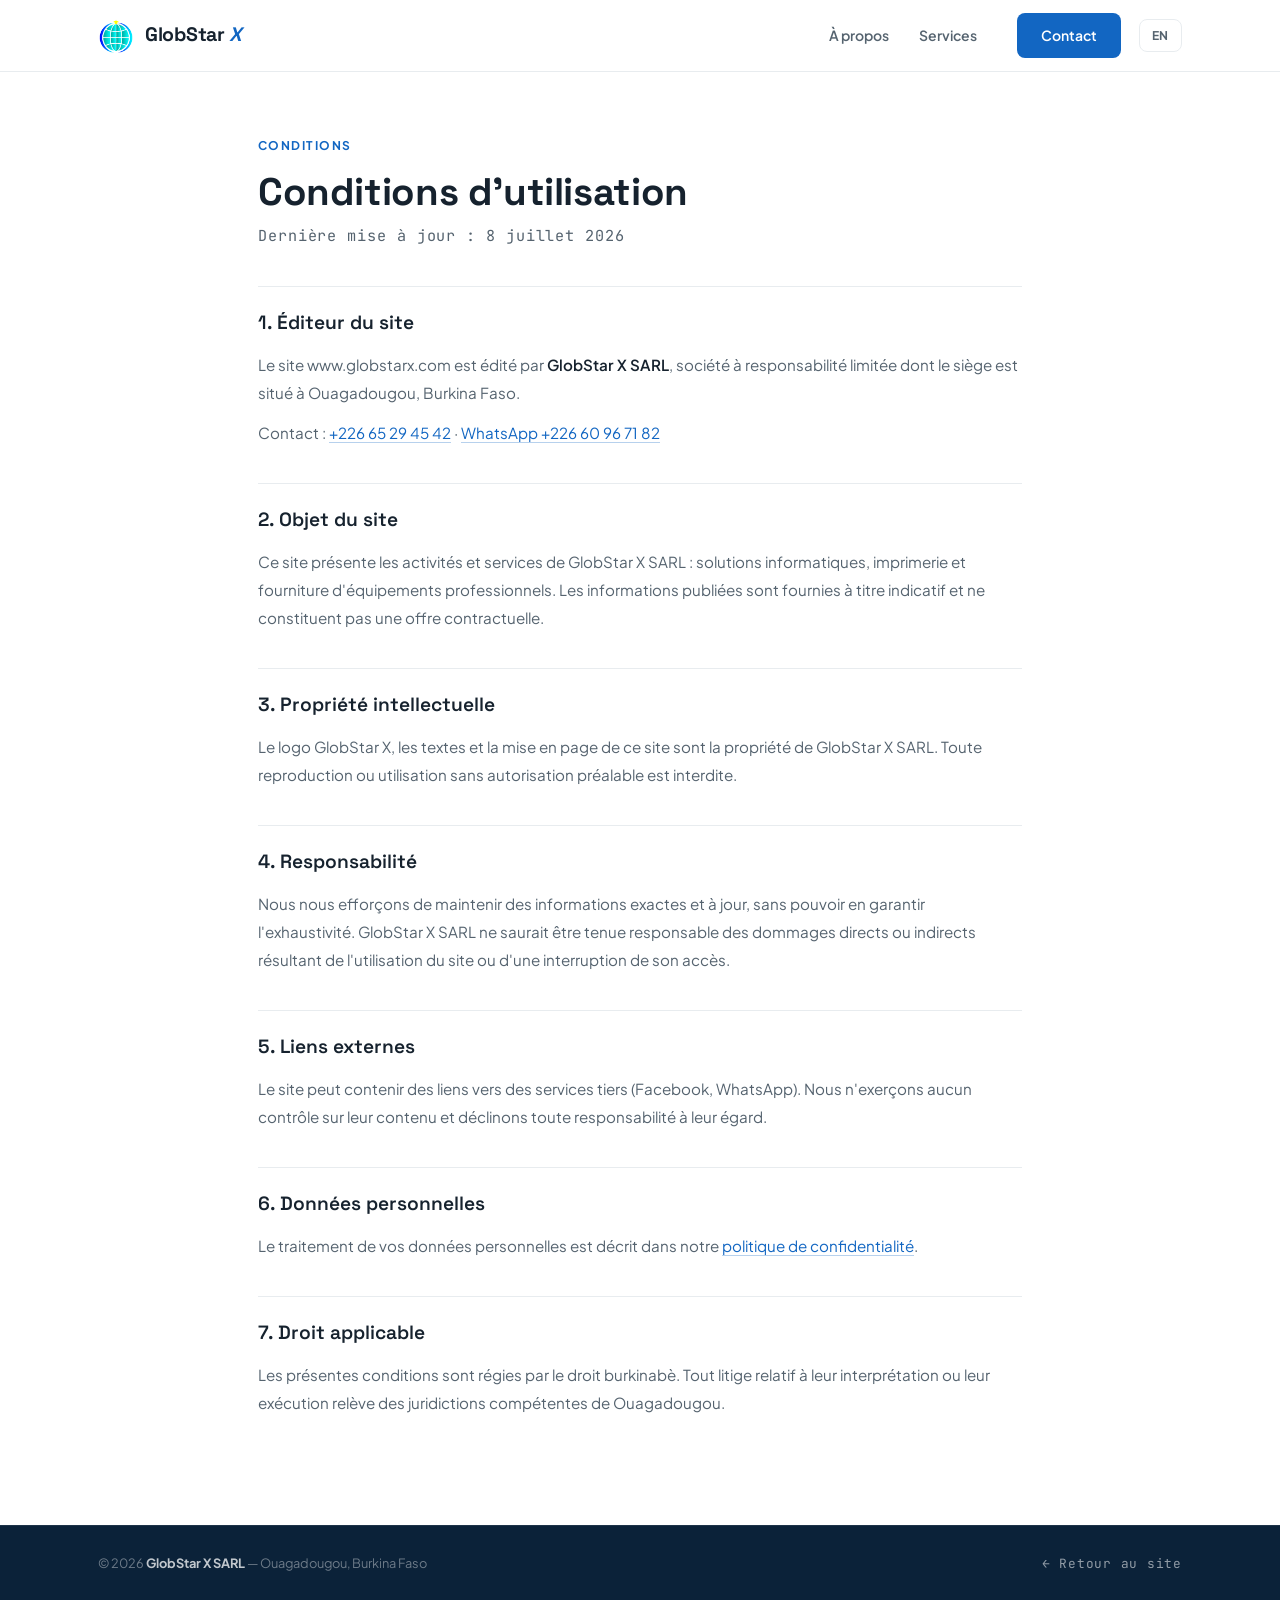
==== conditions.html @ 5630f963 "v1.0 — site vitrine GlobStar X (accueil + 3 pôles + pages légales, i18n FR/EN, formulaire WhatsApp) " ====
<!DOCTYPE html>
<html lang="fr">
<head>
  <meta charset="UTF-8" />
  <meta name="viewport" content="width=device-width, initial-scale=1.0" />
  <title>Conditions d'utilisation — GlobStar X SARL</title>
  <meta name="description" content="Conditions d'utilisation du site GlobStar X SARL — Terms of use." />
  <meta name="theme-color" content="#FFFFFF" />
  <link rel="icon" type="image/png" sizes="32x32" href="img/favicon-32.png" />
  <link rel="icon" type="image/png" sizes="64x64" href="img/favicon-64.png" />
  <link rel="preconnect" href="https://fonts.googleapis.com" />
  <link rel="preconnect" href="https://fonts.gstatic.com" crossorigin />
  <link href="https://fonts.googleapis.com/css2?family=Plus+Jakarta+Sans:wght@300;400;500;600;700;800&family=Space+Grotesk:wght@500;600;700&family=JetBrains+Mono:wght@400;500;700&display=swap" rel="stylesheet" />
  <link rel="stylesheet" href="css/tokens.css" />
  <link rel="stylesheet" href="css/base.css" />
  <link rel="stylesheet" href="css/nav.css" />
  <link rel="stylesheet" href="css/legal.css" />
</head>
<body>

<nav id="nav" class="scrolled">
  <div class="nav-inner">
    <a href="index.html" class="nav-logo">
      <img src="img/logo-mark.png" alt="" width="38" height="38" />
      <span class="nav-wordmark">GlobStar&nbsp;<em>X</em></span>
    </a>
    <div class="nav-right">
      <div class="nav-links">
        <a href="index.html#about" data-i18n="nav.about">À propos</a>
        <a href="index.html#services" data-i18n="nav.services">Services</a>
        <a href="index.html#contact" class="nav-cta" data-i18n="nav.contact">Contact</a>
      </div>
      <button class="lang-toggle" aria-label="Switch language">EN</button>
      <button class="nav-hbg" id="nav-hbg" aria-label="Menu"><span></span><span></span><span></span></button>
    </div>
  </div>
</nav>
<div class="nav-mob" id="nav-mob">
  <a href="index.html#about" class="ml" data-i18n="nav.about">À propos</a>
  <a href="index.html#services" class="ml" data-i18n="nav.services">Services</a>
  <a href="informatique.html" class="ml ml-sub" data-i18n="srv.1t">Informatique</a>
  <a href="imprimerie.html" class="ml ml-sub" data-i18n="srv.2t">Imprimerie</a>
  <a href="equipement.html" class="ml ml-sub" data-i18n="srv.3t">Équipement</a>
  <a href="index.html#contact" class="ml" data-i18n="nav.contact">Contact</a>
</div>

<main class="legal-main">
  <div class="legal-container">

    <!-- ════ FR ════ -->
    <article class="lang-fr">
      <div class="eyebrow">Conditions</div>
      <h1>Conditions d'utilisation</h1>
      <p class="legal-date">Dernière mise à jour : 8 juillet 2026</p>

      <h2>1. Éditeur du site</h2>
      <p>Le site www.globstarx.com est édité par <strong>GlobStar X SARL</strong>, société à responsabilité limitée dont le siège est situé à Ouagadougou, Burkina Faso.</p>
      <p>Contact : <a href="tel:+22665294542">+226 65 29 45 42</a> · <a href="https://wa.me/22660967182" target="_blank" rel="noopener">WhatsApp +226 60 96 71 82</a></p>

      <h2>2. Objet du site</h2>
      <p>Ce site présente les activités et services de GlobStar X SARL : solutions informatiques, imprimerie et fourniture d'équipements professionnels. Les informations publiées sont fournies à titre indicatif et ne constituent pas une offre contractuelle.</p>

      <h2>3. Propriété intellectuelle</h2>
      <p>Le logo GlobStar X, les textes et la mise en page de ce site sont la propriété de GlobStar X SARL. Toute reproduction ou utilisation sans autorisation préalable est interdite.</p>

      <h2>4. Responsabilité</h2>
      <p>Nous nous efforçons de maintenir des informations exactes et à jour, sans pouvoir en garantir l'exhaustivité. GlobStar X SARL ne saurait être tenue responsable des dommages directs ou indirects résultant de l'utilisation du site ou d'une interruption de son accès.</p>

      <h2>5. Liens externes</h2>
      <p>Le site peut contenir des liens vers des services tiers (Facebook, WhatsApp). Nous n'exerçons aucun contrôle sur leur contenu et déclinons toute responsabilité à leur égard.</p>

      <h2>6. Données personnelles</h2>
      <p>Le traitement de vos données personnelles est décrit dans notre <a href="politique-confidentialite.html">politique de confidentialité</a>.</p>

      <h2>7. Droit applicable</h2>
      <p>Les présentes conditions sont régies par le droit burkinabè. Tout litige relatif à leur interprétation ou leur exécution relève des juridictions compétentes de Ouagadougou.</p>
    </article>

    <!-- ════ EN ════ -->
    <article class="lang-en">
      <div class="eyebrow">Terms</div>
      <h1>Terms of use</h1>
      <p class="legal-date">Last updated: July 8, 2026</p>

      <h2>1. Site publisher</h2>
      <p>The website www.globstarx.com is published by <strong>GlobStar X SARL</strong>, a limited liability company headquartered in Ouagadougou, Burkina Faso.</p>
      <p>Contact: <a href="tel:+22665294542">+226 65 29 45 42</a> · <a href="https://wa.me/22660967182" target="_blank" rel="noopener">WhatsApp +226 60 96 71 82</a></p>

      <h2>2. Purpose of the site</h2>
      <p>This site presents the activities and services of GlobStar X SARL: IT solutions, printing, and professional equipment supply. The information published is provided for guidance only and does not constitute a contractual offer.</p>

      <h2>3. Intellectual property</h2>
      <p>The GlobStar X logo, texts, and layout of this site are the property of GlobStar X SARL. Any reproduction or use without prior authorization is prohibited.</p>

      <h2>4. Liability</h2>
      <p>We strive to keep information accurate and up to date but cannot guarantee its completeness. GlobStar X SARL cannot be held liable for direct or indirect damages resulting from the use of the site or from any interruption of access to it.</p>

      <h2>5. External links</h2>
      <p>The site may contain links to third-party services (Facebook, WhatsApp). We have no control over their content and accept no responsibility for them.</p>

      <h2>6. Personal data</h2>
      <p>The processing of your personal data is described in our <a href="politique-confidentialite.html">privacy policy</a>.</p>

      <h2>7. Governing law</h2>
      <p>These terms are governed by the laws of Burkina Faso. Any dispute relating to their interpretation or performance falls under the jurisdiction of the competent courts of Ouagadougou.</p>
    </article>

  </div>
</main>

<footer class="footer-min">
  <div class="container">
    <p>© 2026 <strong>GlobStar X SARL</strong> — Ouagadougou, Burkina Faso</p>
    <a href="index.html" class="lang-fr">← Retour au site</a>
    <a href="index.html" class="lang-en">← Back to site</a>
  </div>
</footer>

<script src="js/nav.js"  defer></script>
<script src="js/i18n.js" defer></script>
</body>
</html>
---- css/tokens.css ----
/* ══════════════════════════════════════════
   DESIGN TOKENS — GlobStar X
   Corporate épuré : typo modérée, blanc, un accent
══════════════════════════════════════════ */
:root {
  /* ── Brand ── */
  --brand-cyan:  #00A8CC;
  --brand-blue:  #1266C2;
  --star:        #F5B301;

  /* ── Primary ── */
  --primary:           #1266C2;
  --primary-d:         #0F58A8;
  --on-primary:        #FFFFFF;
  --primary-container: #EAF2FB;
  --on-primary-ct:     #0A3D75;

  /* ── Encres & surfaces ── */
  --on-surface:        #16222E;
  --on-surface-var:    #55636F;
  --mono-ink:          #55636F;

  --surface:           #FFFFFF;
  --surf-ct-low:       #F7F9FB;
  --surf-ct:           #EFF3F6;
  --surf-ct-high:      #E7ECF0;

  /* ── Bordures ── */
  --outline:           #9AA7B2;
  --outline-var:       #E8ECEF;
  --line:              1px solid #E8ECEF;

  /* ── Sombre ── */
  --dark:  #0B2239;
  --dark2: #10304F;

  /* ── Typography ── */
  --font:         'Plus Jakarta Sans', system-ui, sans-serif;
  --font-display: 'Space Grotesk', 'Plus Jakarta Sans', system-ui, sans-serif;
  --font-mono:    'JetBrains Mono', ui-monospace, monospace;

  /* ── Type scale : modérée ── */
  --display-lg:    clamp(2.15rem, 4.2vw, 3.3rem);
  --display-md:    clamp(1.9rem, 3.4vw, 2.6rem);
  --display-sm:    clamp(1.5rem, 2.5vw, 1.9rem);
  --headline-lg:   clamp(1.4rem, 2.4vw, 1.7rem);
  --headline-sm:   1.35rem;
  --title-lg:      1.25rem;
  --title-md:      1rem;
  --title-sm:      .875rem;
  --label-lg:      .875rem;
  --label-md:      .75rem;
  --body-lg:       1.02rem;
  --body-md:       .9rem;
  --body-sm:       .8rem;

  /* ── Shapes ── */
  --r-xs:   4px;
  --r-sm:   6px;
  --r-md:   8px;
  --r-lg:   12px;
  --r-xl:   16px;
  --r-2xl:  20px;
  --r-full: 9999px;

  /* ── Shadows : douces, discrètes ── */
  --sh-1: 0 1px 2px rgba(22,34,46,.05);
  --sh-2: 0 2px 8px rgba(22,34,46,.05), 0 10px 28px rgba(22,34,46,.06);
  --sh-3: 0 4px 12px rgba(22,34,46,.06), 0 20px 48px rgba(22,34,46,.09);
  --sh-c: 0 2px 8px rgba(18,102,194,.2);

  /* ── Motion ── */
  --ease-std:  cubic-bezier(.2,0,0,1);
  --ease-dec:  cubic-bezier(0,0,0,1);
  --dur-1: 180ms;
  --dur-2: 260ms;
  --dur-3: 360ms;
  --dur-4: 440ms;

  /* ── Layout ── */
  --nav-h:    72px;
  --max-w:    1140px;
  --pad-x:    28px;
}

@media (max-width: 600px) {
  :root {
    --pad-x: 20px;
    --nav-h: 62px;
  }
}
---- css/base.css ----
/* ══════════════════════════════════════════
   BASE — Reset · Typographie · Utilitaires
══════════════════════════════════════════ */

/* ── Reset ── */
*, *::before, *::after { box-sizing: border-box; margin: 0; padding: 0; }
html { scroll-behavior: smooth; -webkit-text-size-adjust: 100%; overflow-x: clip; }
body {
  font-family: var(--font);
  background: var(--surface);
  color: var(--on-surface);
  overflow-x: hidden;
  -webkit-font-smoothing: antialiased;
  -moz-osx-font-smoothing: grayscale;
  line-height: 1.65;
}
::selection { background: rgba(18,102,194,.15); }
a  { color: inherit; text-decoration: none; }
img { display: block; max-width: 100%; }
ul  { list-style: none; }
button { font-family: inherit; cursor: pointer; border: none; background: none; }
input, textarea, select { font-family: inherit; }

::-webkit-scrollbar       { width: 5px; }
::-webkit-scrollbar-track { background: var(--surf-ct-low); }
::-webkit-scrollbar-thumb { background: var(--outline); border-radius: var(--r-full); }

/* ── Layout ── */
.container {
  max-width: var(--max-w);
  margin: 0 auto;
  padding: 0 var(--pad-x);
}
.section    { padding: 96px 0; }
.section-sm { padding: 60px 0; }
.section-alt { background: var(--surf-ct-low); }

/* ── Typographie ── */
.display-lg {
  font-family: var(--font-display);
  font-size: var(--display-lg);
  font-weight: 700;
  line-height: 1.12;
  letter-spacing: -0.02em;
}
.display-md {
  font-family: var(--font-display);
  font-size: var(--display-md);
  font-weight: 700;
  line-height: 1.15;
  letter-spacing: -0.018em;
}
.display-sm {
  font-family: var(--font-display);
  font-size: var(--display-sm);
  font-weight: 700;
  line-height: 1.2;
  letter-spacing: -0.012em;
}

/* ── Kicker : discret, sans trait ── */
.eyebrow {
  display: block;
  font-size: var(--label-md);
  font-weight: 700;
  letter-spacing: 0.12em;
  text-transform: uppercase;
  color: var(--primary);
  margin-bottom: 14px;
}

.grad-text { color: var(--primary); }

/* ── Tête de section ── */
.section-head { max-width: 620px; margin-bottom: 52px; }
.section-sub {
  font-size: var(--body-lg);
  line-height: 1.75;
  color: var(--on-surface-var);
  margin-top: 14px;
  max-width: 540px;
}

/* ── Boutons : un seul style fort ── */
.btn {
  display: inline-flex;
  align-items: center;
  justify-content: center;
  gap: 9px;
  font-family: var(--font);
  font-size: var(--label-lg);
  font-weight: 600;
  padding: 0 26px;
  height: 48px;
  border-radius: var(--r-md);
  border: 1px solid transparent;
  cursor: pointer;
  transition: background var(--dur-1) var(--ease-std),
              color var(--dur-1) var(--ease-std),
              border-color var(--dur-1) var(--ease-std);
  white-space: nowrap;
  text-decoration: none;
}
.btn svg { width: 16px; height: 16px; flex-shrink: 0; }

.btn-filled {
  background: var(--primary);
  color: #fff;
}
.btn-filled:hover { background: var(--primary-d); }

.btn-ghost {
  background: transparent;
  color: var(--on-surface);
  border-color: var(--surf-ct-high);
}
.btn-ghost:hover {
  color: var(--primary);
  border-color: var(--primary);
}

/* ── Lien texte avec flèche ── */
.link-arrow {
  display: inline-flex;
  align-items: center;
  gap: 7px;
  font-size: var(--label-lg);
  font-weight: 600;
  color: var(--primary);
  transition: gap var(--dur-1) var(--ease-std);
}
.link-arrow svg { width: 15px; height: 15px; }
.link-arrow:hover { gap: 11px; }

/* ── Chips ── */
.chip {
  display: inline-flex;
  align-items: center;
  gap: 6px;
  font-size: 11.5px;
  font-weight: 600;
  letter-spacing: .04em;
  padding: 6px 12px;
  border-radius: var(--r-full);
  background: rgba(255,255,255,.94);
  color: var(--on-surface);
}

/* ── Blocs de langue ── */
html.en .lang-fr { display: none; }
html:not(.en) .lang-en { display: none; }

/* ── Reveal : discret ── */
.rv, .rv-l, .rv-r, .rv-s {
  opacity: 0;
  transform: translateY(16px);
  transition: opacity var(--dur-4) var(--ease-dec), transform var(--dur-4) var(--ease-dec);
}
.rv.on, .rv-l.on, .rv-r.on, .rv-s.on { opacity: 1; transform: none; }
@media (prefers-reduced-motion: reduce) {
  .rv, .rv-l, .rv-r, .rv-s { opacity: 1; transform: none; transition: none; }
}

/* ── Focus ── */
:focus-visible {
  outline: 2px solid var(--primary);
  outline-offset: 3px;
  border-radius: var(--r-xs);
}

/* ── Responsive ── */
@media (max-width: 960px) {
  .section    { padding: 72px 0; }
  .section-sm { padding: 48px 0; }
  .section-head { margin-bottom: 40px; }
}
@media (max-width: 600px) {
  .section    { padding: 56px 0; }
  .section-sm { padding: 40px 0; }
}
---- css/nav.css ----
/* ══════════════════════════════════════════
   NAVIGATION — hairline, éditoriale
══════════════════════════════════════════ */
#nav {
  position: fixed;
  top: 0; left: 0; right: 0;
  z-index: 1000;
  height: var(--nav-h);
  background: rgba(255,255,255,.94);
  backdrop-filter: blur(14px);
  -webkit-backdrop-filter: blur(14px);
  border-bottom: var(--line);
  transition: box-shadow var(--dur-2) var(--ease-std);
}
#nav.scrolled { box-shadow: var(--sh-1); }

.nav-inner {
  max-width: var(--max-w);
  height: 100%;
  margin: 0 auto;
  padding: 0 var(--pad-x);
  display: flex;
  align-items: center;
  justify-content: space-between;
}

/* ── Logo ── */
.nav-logo {
  display: flex;
  align-items: center;
  gap: 11px;
}
.nav-logo img {
  width: 36px;
  height: 36px;
  display: block;
}
.nav-wordmark {
  font-family: var(--font-display);
  font-size: 1.22rem;
  font-weight: 700;
  letter-spacing: -0.015em;
  color: var(--on-surface);
  white-space: nowrap;
}
.nav-wordmark em {
  font-style: italic;
  color: var(--primary);
}

/* ── Liens ── */
.nav-right {
  display: flex;
  align-items: center;
  gap: 18px;
}
.nav-links {
  display: flex;
  align-items: center;
  gap: 30px;
}
.nav-links a {
  position: relative;
  font-size: var(--label-lg);
  font-weight: 600;
  color: var(--on-surface-var);
  padding: 6px 0;
  transition: color var(--dur-1);
}
.nav-links a::after {
  content: '';
  position: absolute;
  left: 0; right: 100%;
  bottom: 0;
  height: 2px;
  background: var(--primary);
  transition: right var(--dur-2) var(--ease-std);
}
.nav-links a:hover,
.nav-links a.active { color: var(--on-surface); }
.nav-links a:hover::after,
.nav-links a.active::after { right: 0; }

.nav-links a.nav-cta {
  margin-left: 10px;
  background: var(--primary);
  color: #fff;
  padding: 11px 24px;
  border-radius: var(--r-md);
  transition: background var(--dur-1);
}
.nav-links a.nav-cta::after { display: none; }
.nav-links a.nav-cta:hover {
  background: var(--primary-d);
  color: #fff;
}

/* ── Lang toggle ── */
.lang-toggle {
  font-size: var(--label-md);
  font-weight: 700;
  letter-spacing: .06em;
  color: var(--on-surface-var);
  border: var(--line);
  border-radius: var(--r-md);
  padding: 8px 12px;
  transition: color var(--dur-1), border-color var(--dur-1);
}
.lang-toggle:hover {
  color: var(--primary);
  border-color: var(--primary);
}

/* ── Hamburger ── */
.nav-hbg {
  display: none;
  flex-direction: column;
  justify-content: center;
  gap: 5px;
  width: 44px;
  height: 44px;
  padding: 11px;
  border-radius: var(--r-xs);
}
.nav-hbg span {
  display: block;
  height: 2px;
  background: var(--on-surface);
  transition: transform var(--dur-2) var(--ease-std), opacity var(--dur-1);
}
.nav-hbg.open span:nth-child(1) { transform: translateY(7px) rotate(45deg); }
.nav-hbg.open span:nth-child(2) { opacity: 0; }
.nav-hbg.open span:nth-child(3) { transform: translateY(-7px) rotate(-45deg); }

/* ── Menu mobile ── */
.nav-mob {
  position: fixed;
  inset: var(--nav-h) 0 0 0;
  z-index: 999;
  background: var(--surface);
  display: flex;
  flex-direction: column;
  padding: 28px var(--pad-x);
  opacity: 0;
  pointer-events: none;
  transform: translateY(-6px);
  transition: opacity var(--dur-2) var(--ease-std), transform var(--dur-2) var(--ease-std);
}
.nav-mob.open {
  opacity: 1;
  pointer-events: auto;
  transform: none;
}
.nav-mob .ml {
  font-family: var(--font-display);
  font-size: 1.55rem;
  font-weight: 600;
  color: var(--on-surface);
  padding: 14px 0;
  border-bottom: var(--line);
}
.nav-mob .ml-sub {
  font-family: var(--font);
  font-size: 1rem;
  font-weight: 500;
  color: var(--on-surface-var);
  padding-left: 20px;
}

@media (max-width: 860px) {
  .nav-links { display: none; }
  .nav-hbg   { display: flex; }
}
---- css/legal.css ----
/* ══════════════════════════════════════════
   LEGAL — Pages politique & conditions
══════════════════════════════════════════ */
.legal-main {
  padding: calc(var(--nav-h) + 64px) 0 96px;
  min-height: 70vh;
}
.legal-container {
  max-width: 820px;
  margin: 0 auto;
  padding: 0 var(--pad-x);
}
.legal-main h1 {
  font-family: var(--font-display);
  font-size: clamp(1.7rem, 4vw, 2.4rem);
  font-weight: 700;
  line-height: 1.15;
  letter-spacing: -0.01em;
  color: var(--on-surface);
  margin: 14px 0 8px;
}
.legal-date {
  font-family: var(--font-mono);
  font-size: var(--body-sm);
  letter-spacing: .06em;
  color: var(--on-surface-var);
  margin-bottom: 40px;
}
.legal-main h2 {
  font-family: var(--font-display);
  font-size: 1.2rem;
  font-weight: 600;
  color: var(--on-surface);
  margin: 36px 0 12px;
  padding-top: 20px;
  border-top: 1px solid var(--outline-var);
}
.legal-main p,
.legal-main li {
  font-size: .95rem;
  line-height: 1.85;
  color: var(--on-surface-var);
  margin-bottom: 12px;
}
.legal-main ul {
  margin: 0 0 16px;
  padding: 0;
}
.legal-main li {
  display: flex;
  gap: 10px;
  margin-bottom: 6px;
}
.legal-main li::before {
  content: '—';
  color: var(--primary);
  flex-shrink: 0;
}
.legal-main a {
  color: var(--primary);
  border-bottom: 1px solid rgba(18,102,194,.3);
  transition: border-color var(--dur-1);
}
.legal-main a:hover { border-color: var(--primary); }
.legal-main strong { color: var(--on-surface); font-weight: 600; }

/* Footer compact */
.footer-min {
  background: var(--dark);
  padding: 28px 0;
  position: relative;
}
.footer-min::before {
  content: '';
  position: absolute;
  top: 0; left: 0; right: 0;
  height: 1px;
  background: rgba(255,255,255,.08);
}
.footer-min .container {
  display: flex;
  align-items: center;
  justify-content: space-between;
  flex-wrap: wrap;
  gap: 12px;
}
.footer-min p {
  font-size: var(--body-sm);
  color: rgba(255,255,255,.4);
}
.footer-min p strong { color: rgba(255,255,255,.75); }
.footer-min a {
  font-family: var(--font-mono);
  font-size: var(--body-sm);
  letter-spacing: .06em;
  color: rgba(255,255,255,.55);
  transition: color var(--dur-1);
}
.footer-min a:hover { color: #fff; }
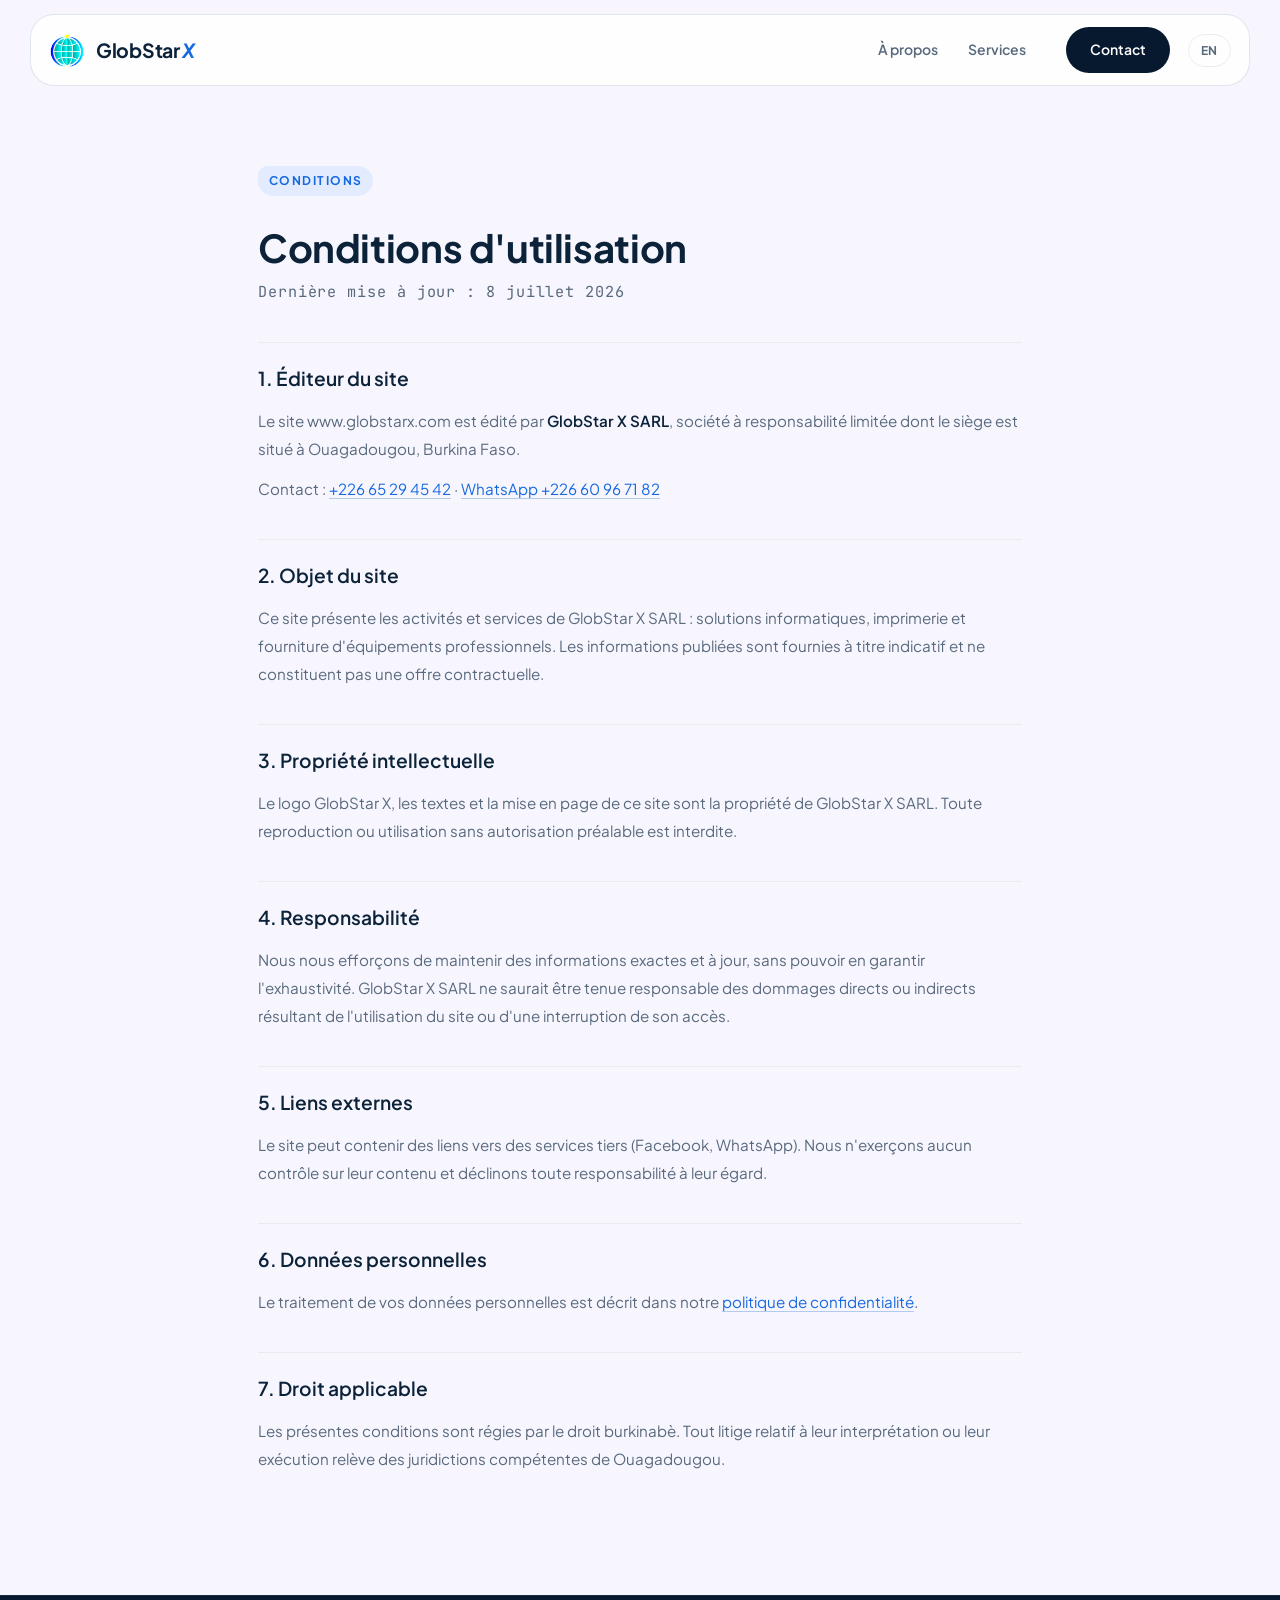
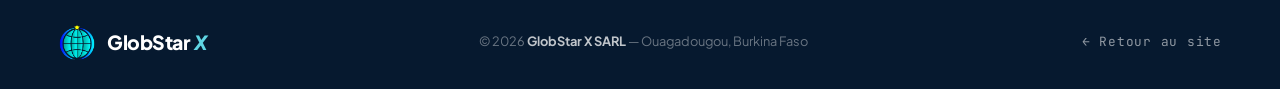
==== commit b48d5711: "refactor: simplifier la mise en page et le footer" ====
--- a/conditions.html
+++ b/conditions.html
@@ -15,6 +15,7 @@
   <link rel="stylesheet" href="css/base.css" />
   <link rel="stylesheet" href="css/nav.css" />
   <link rel="stylesheet" href="css/legal.css" />
+  <link rel="stylesheet" href="css/footer.css" />
 </head>
 <body>
 
@@ -110,9 +111,12 @@
 
 <footer class="footer-min">
   <div class="container">
+    <a href="index.html" class="footer-logo" aria-label="GlobStar X — Accueil">
+      <img src="img/logo-mark.png" alt="" width="38" height="38" />
+      <span>GlobStar <em>X</em></span>
+    </a>
     <p>© 2026 <strong>GlobStar X SARL</strong> — Ouagadougou, Burkina Faso</p>
-    <a href="index.html" class="lang-fr">← Retour au site</a>
-    <a href="index.html" class="lang-en">← Back to site</a>
+    <div class="footer-min-links"><a href="index.html" class="lang-fr">← Retour au site</a><a href="index.html" class="lang-en">← Back to site</a></div>
   </div>
 </footer>
 
--- a/css/tokens.css
+++ b/css/tokens.css
@@ -4,26 +4,27 @@
 ══════════════════════════════════════════ */
 :root {
   /* ── Brand ── */
-  --brand-cyan:  #00A8CC;
-  --brand-blue:  #1266C2;
-  --star:        #F5B301;
+  --brand-cyan:  #05B9D5;
+  --brand-blue:  #1769E0;
+  --brand-violet:#7157E8;
+  --star:        #F2B84B;
 
   /* ── Primary ── */
-  --primary:           #1266C2;
-  --primary-d:         #0F58A8;
+  --primary:           #1769E0;
+  --primary-d:         #1056BE;
   --on-primary:        #FFFFFF;
-  --primary-container: #EAF2FB;
+  --primary-container: #E3ECFF;
   --on-primary-ct:     #0A3D75;
 
   /* ── Encres & surfaces ── */
-  --on-surface:        #16222E;
-  --on-surface-var:    #55636F;
+  --on-surface:        #0B2239;
+  --on-surface-var:    #596A7D;
   --mono-ink:          #55636F;
 
   --surface:           #FFFFFF;
-  --surf-ct-low:       #F7F9FB;
-  --surf-ct:           #EFF3F6;
-  --surf-ct-high:      #E7ECF0;
+  --surf-ct-low:       #F7F6FF;
+  --surf-ct:           #EFF2FA;
+  --surf-ct-high:      #E5EAF3;
 
   /* ── Bordures ── */
   --outline:           #9AA7B2;
@@ -31,18 +32,18 @@
   --line:              1px solid #E8ECEF;
 
   /* ── Sombre ── */
-  --dark:  #0B2239;
-  --dark2: #10304F;
+  --dark:  #06192F;
+  --dark2: #0B2A49;
 
   /* ── Typography ── */
   --font:         'Plus Jakarta Sans', system-ui, sans-serif;
-  --font-display: 'Space Grotesk', 'Plus Jakarta Sans', system-ui, sans-serif;
+  --font-display: 'Plus Jakarta Sans', system-ui, sans-serif;
   --font-mono:    'JetBrains Mono', ui-monospace, monospace;
 
   /* ── Type scale : modérée ── */
-  --display-lg:    clamp(2.15rem, 4.2vw, 3.3rem);
-  --display-md:    clamp(1.9rem, 3.4vw, 2.6rem);
-  --display-sm:    clamp(1.5rem, 2.5vw, 1.9rem);
+  --display-lg:    clamp(2.4rem, 4.4vw, 3.8rem);
+  --display-md:    clamp(2rem, 3.5vw, 3rem);
+  --display-sm:    clamp(1.55rem, 2.5vw, 2rem);
   --headline-lg:   clamp(1.4rem, 2.4vw, 1.7rem);
   --headline-sm:   1.35rem;
   --title-lg:      1.25rem;
@@ -58,15 +59,15 @@
   --r-xs:   4px;
   --r-sm:   6px;
   --r-md:   8px;
-  --r-lg:   12px;
-  --r-xl:   16px;
-  --r-2xl:  20px;
+  --r-lg:   18px;
+  --r-xl:   28px;
+  --r-2xl:  40px;
   --r-full: 9999px;
 
   /* ── Shadows : douces, discrètes ── */
   --sh-1: 0 1px 2px rgba(22,34,46,.05);
   --sh-2: 0 2px 8px rgba(22,34,46,.05), 0 10px 28px rgba(22,34,46,.06);
-  --sh-3: 0 4px 12px rgba(22,34,46,.06), 0 20px 48px rgba(22,34,46,.09);
+  --sh-3: 0 8px 18px rgba(10,31,54,.07), 0 28px 64px rgba(10,31,54,.12);
   --sh-c: 0 2px 8px rgba(18,102,194,.2);
 
   /* ── Motion ── */
@@ -79,7 +80,7 @@
 
   /* ── Layout ── */
   --nav-h:    72px;
-  --max-w:    1140px;
+  --max-w:    1220px;
   --pad-x:    28px;
 }
 
--- a/css/base.css
+++ b/css/base.css
@@ -13,6 +13,7 @@
   -webkit-font-smoothing: antialiased;
   -moz-osx-font-smoothing: grayscale;
   line-height: 1.65;
+  text-rendering: optimizeLegibility;
 }
 ::selection { background: rgba(18,102,194,.15); }
 a  { color: inherit; text-decoration: none; }
@@ -31,7 +32,7 @@
   margin: 0 auto;
   padding: 0 var(--pad-x);
 }
-.section    { padding: 96px 0; }
+.section    { padding: 120px 0; }
 .section-sm { padding: 60px 0; }
 .section-alt { background: var(--surf-ct-low); }
 
@@ -55,24 +56,34 @@
   font-size: var(--display-sm);
   font-weight: 700;
   line-height: 1.2;
-  letter-spacing: -0.012em;
+  letter-spacing: -0.028em;
 }
 
 /* ── Kicker : discret, sans trait ── */
 .eyebrow {
-  display: block;
+  display: inline-flex;
+  align-items: center;
+  min-height: 30px;
+  padding: 0 11px;
+  border-radius: 10px 16px 16px 16px;
+  background: var(--primary-container);
   font-size: var(--label-md);
   font-weight: 700;
   letter-spacing: 0.12em;
   text-transform: uppercase;
   color: var(--primary);
-  margin-bottom: 14px;
+  margin-bottom: 16px;
 }
 
-.grad-text { color: var(--primary); }
+.grad-text {
+  color: transparent;
+  background: linear-gradient(100deg, var(--primary), var(--brand-violet));
+  -webkit-background-clip: text;
+  background-clip: text;
+}
 
 /* ── Tête de section ── */
-.section-head { max-width: 620px; margin-bottom: 52px; }
+.section-head { max-width: 720px; margin-bottom: 60px; }
 .section-sub {
   font-size: var(--body-lg);
   line-height: 1.75;
@@ -92,12 +103,14 @@
   font-weight: 600;
   padding: 0 26px;
   height: 48px;
-  border-radius: var(--r-md);
+  border-radius: var(--r-full);
   border: 1px solid transparent;
   cursor: pointer;
   transition: background var(--dur-1) var(--ease-std),
               color var(--dur-1) var(--ease-std),
-              border-color var(--dur-1) var(--ease-std);
+              border-color var(--dur-1) var(--ease-std),
+              transform var(--dur-1) var(--ease-std),
+              box-shadow var(--dur-1) var(--ease-std);
   white-space: nowrap;
   text-decoration: none;
 }
@@ -107,7 +120,7 @@
   background: var(--primary);
   color: #fff;
 }
-.btn-filled:hover { background: var(--primary-d); }
+.btn-filled:hover { background: var(--primary-d); transform: translateY(-2px); box-shadow: 0 12px 24px rgba(23,105,224,.2); }
 
 .btn-ghost {
   background: transparent;
@@ -127,7 +140,7 @@
   font-size: var(--label-lg);
   font-weight: 600;
   color: var(--primary);
-  transition: gap var(--dur-1) var(--ease-std);
+  transition: gap var(--dur-1) var(--ease-std), color var(--dur-1);
 }
 .link-arrow svg { width: 15px; height: 15px; }
 .link-arrow:hover { gap: 11px; }
--- a/css/nav.css
+++ b/css/nav.css
@@ -3,22 +3,26 @@
 ══════════════════════════════════════════ */
 #nav {
   position: fixed;
-  top: 0; left: 0; right: 0;
+  top: 14px; left: 50%;
+  transform: translateX(-50%);
+  width: calc(100% - 32px);
+  max-width: 1220px;
   z-index: 1000;
   height: var(--nav-h);
-  background: rgba(255,255,255,.94);
+  background: rgba(255,255,255,.88);
   backdrop-filter: blur(14px);
   -webkit-backdrop-filter: blur(14px);
-  border-bottom: var(--line);
-  transition: box-shadow var(--dur-2) var(--ease-std);
+  border: 1px solid rgba(214,223,234,.78);
+  border-radius: 24px;
+  transition: box-shadow var(--dur-2) var(--ease-std), background var(--dur-2);
 }
-#nav.scrolled { box-shadow: var(--sh-1); }
+#nav.scrolled { background: rgba(255,255,255,.96); box-shadow: 0 12px 36px rgba(8,32,58,.11); }
 
 .nav-inner {
   max-width: var(--max-w);
   height: 100%;
   margin: 0 auto;
-  padding: 0 var(--pad-x);
+  padding: 0 18px;
   display: flex;
   align-items: center;
   justify-content: space-between;
@@ -83,15 +87,15 @@
 
 .nav-links a.nav-cta {
   margin-left: 10px;
-  background: var(--primary);
+  background: var(--dark);
   color: #fff;
   padding: 11px 24px;
-  border-radius: var(--r-md);
+  border-radius: var(--r-full);
   transition: background var(--dur-1);
 }
 .nav-links a.nav-cta::after { display: none; }
 .nav-links a.nav-cta:hover {
-  background: var(--primary-d);
+  background: #1b4265;
   color: #fff;
 }
 
@@ -102,7 +106,7 @@
   letter-spacing: .06em;
   color: var(--on-surface-var);
   border: var(--line);
-  border-radius: var(--r-md);
+  border-radius: var(--r-full);
   padding: 8px 12px;
   transition: color var(--dur-1), border-color var(--dur-1);
 }
@@ -135,9 +139,11 @@
 /* ── Menu mobile ── */
 .nav-mob {
   position: fixed;
-  inset: var(--nav-h) 0 0 0;
+  inset: calc(var(--nav-h) + 28px) 16px 16px 16px;
   z-index: 999;
-  background: var(--surface);
+  background: rgba(255,255,255,.98);
+  border-radius: 28px;
+  box-shadow: var(--sh-3);
   display: flex;
   flex-direction: column;
   padding: 28px var(--pad-x);
@@ -171,3 +177,10 @@
   .nav-links { display: none; }
   .nav-hbg   { display: flex; }
 }
+
+@media (max-width: 600px) {
+  #nav { top: 9px; width: calc(100% - 18px); border-radius: 20px; }
+  .nav-wordmark { font-size: 1.05rem; }
+  .nav-logo img { width: 32px; height: 32px; }
+  .nav-right { gap: 8px; }
+}
--- a/css/legal.css
+++ b/css/legal.css
@@ -2,8 +2,9 @@
    LEGAL — Pages politique & conditions
 ══════════════════════════════════════════ */
 .legal-main {
-  padding: calc(var(--nav-h) + 64px) 0 96px;
+  padding: calc(var(--nav-h) + 94px) 0 110px;
   min-height: 70vh;
+  background: #f7f6ff;
 }
 .legal-container {
   max-width: 820px;
@@ -84,6 +85,8 @@
   flex-wrap: wrap;
   gap: 12px;
 }
+.footer-min .footer-logo { margin: 0; }
+.footer-min-links { display: flex; }
 .footer-min p {
   font-size: var(--body-sm);
   color: rgba(255,255,255,.4);
@@ -97,3 +100,7 @@
   transition: color var(--dur-1);
 }
 .footer-min a:hover { color: #fff; }
+
+@media (max-width: 700px) {
+  .footer-min .container { align-items: flex-start; flex-direction: column; gap: 18px; }
+}
--- a/css/footer.css
+++ b/css/footer.css
@@ -0,0 +1,57 @@
+/* Footer — sobre, structuré et responsive */
+#footer {
+  position: relative;
+  overflow: hidden;
+  padding: 72px 0 28px;
+  background: #06192f;
+  color: #fff;
+}
+#footer::before { content: ''; position: absolute; inset: 0 0 auto; height: 1px; background: linear-gradient(90deg, transparent, rgba(92,219,231,.6), transparent); }
+#footer .container { position: relative; }
+.footer-top {
+  display: grid;
+  grid-template-columns: minmax(250px, 1.7fr) repeat(3, minmax(130px, 1fr));
+  gap: clamp(34px, 5vw, 72px);
+  padding-bottom: 48px;
+  border-bottom: 1px solid rgba(255,255,255,.12);
+}
+.footer-logo {
+  display: inline-flex;
+  align-items: center;
+  gap: 11px;
+  width: fit-content;
+  margin-bottom: 20px;
+}
+.footer-logo img { width: 38px; height: 38px; margin: 0; }
+.footer-logo span { font-family: var(--font-display); font-size: 1.22rem; font-weight: 800; letter-spacing: -.025em; color: #fff; white-space: nowrap; }
+.footer-logo em { color: #5fd6e4; font-style: italic; }
+.footer-brand p { max-width: 310px; color: rgba(255,255,255,.58); font-size: var(--body-md); line-height: 1.75; }
+.footer-col h4 { margin-bottom: 18px; color: rgba(255,255,255,.43); font-size: 10px; font-weight: 800; letter-spacing: .14em; text-transform: uppercase; }
+.footer-col ul { display: flex; flex-direction: column; gap: 10px; }
+.footer-col li, .footer-col li a { color: rgba(255,255,255,.68); font-size: var(--body-sm); line-height: 1.65; }
+.footer-col li a { transition: color var(--dur-1); }
+.footer-col li a:hover { color: #fff; }
+.footer-bottom { display: flex; align-items: center; justify-content: space-between; gap: 20px; margin-top: 26px; }
+.footer-copy { color: rgba(255,255,255,.42); font-size: 11px; }
+.footer-copy strong { color: rgba(255,255,255,.75); font-weight: 600; }
+.footer-socials { display: flex; gap: 8px; }
+.fsoc { width: 36px; height: 36px; display: grid; place-items: center; border: 1px solid rgba(255,255,255,.16); border-radius: 50%; color: rgba(255,255,255,.82); background: transparent; transition: color var(--dur-1), border-color var(--dur-1), transform var(--dur-1); }
+.fsoc svg { width: 16px; height: 16px; }
+.fsoc:hover { color: #fff; border-color: rgba(255,255,255,.5); transform: translateY(-2px); }
+.fsoc-fb, .fsoc-wa { background: transparent; }
+
+@media (max-width: 960px) {
+  #footer { padding-top: 60px; }
+  .footer-top { grid-template-columns: repeat(3, 1fr); gap: 38px 28px; }
+  .footer-brand { grid-column: 1 / -1; padding-bottom: 30px; border-bottom: 1px solid rgba(255,255,255,.1); }
+  .footer-brand p { max-width: 500px; }
+}
+@media (max-width: 620px) {
+  #footer { padding: 48px 0 24px; }
+  .footer-top { grid-template-columns: 1fr 1fr; gap: 34px 22px; padding-bottom: 36px; }
+  .footer-brand { grid-column: 1 / -1; padding-bottom: 24px; }
+  .footer-col:last-child { grid-column: 1 / -1; padding-top: 4px; }
+  .footer-col:last-child ul { gap: 7px; }
+  .footer-bottom { align-items: flex-start; flex-direction: column; }
+  .footer-copy { max-width: 280px; line-height: 1.65; }
+}
